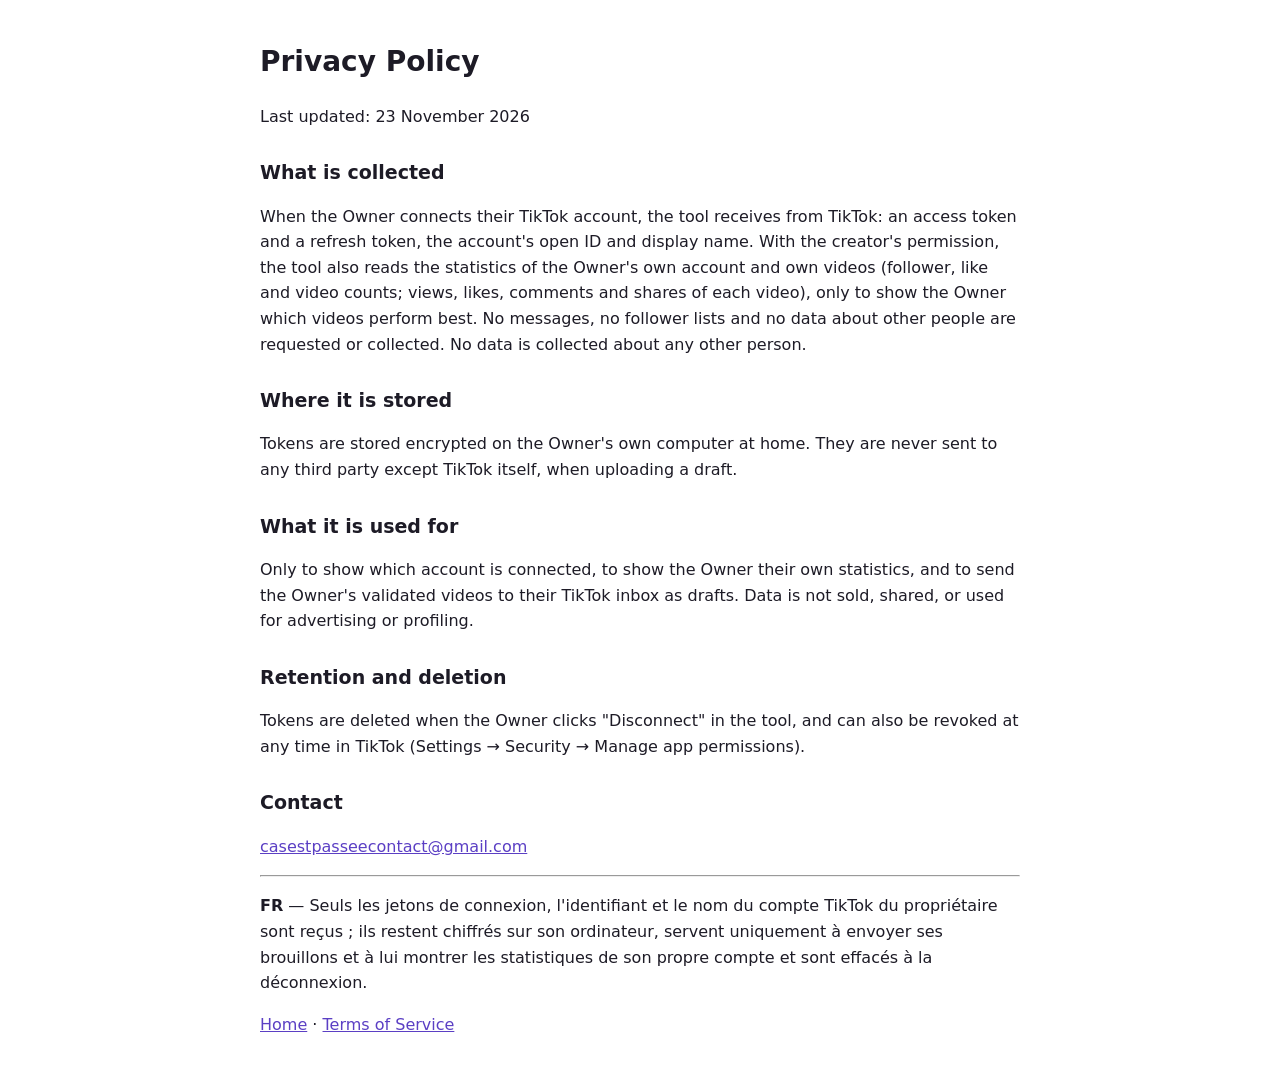
==== privacy.html @ 9aed0187 "Add files via upload" ====
<!DOCTYPE html><html lang="en"><head><meta charset="utf-8"><meta name="viewport" content="width=device-width,initial-scale=1">
<title>Shorts Studio — Privacy Policy</title><link rel="stylesheet" href="style.css"></head><body>
<h1>Privacy Policy</h1><p>Last updated: 23 November 2026</p>
<h2>What is collected</h2><p>When the Owner connects their TikTok account, the tool receives from TikTok: an access token and a refresh token, the account's open ID and display name. With the creator's permission, the tool also reads the statistics of the Owner's own account and own videos (follower, like and video counts; views, likes, comments and shares of each video), only to show the Owner which videos perform best. No messages, no follower lists and no data about other people are requested or collected. No data is collected about any other person.</p>
<h2>Where it is stored</h2><p>Tokens are stored encrypted on the Owner's own computer at home. They are never sent to any third party except TikTok itself, when uploading a draft.</p>
<h2>What it is used for</h2><p>Only to show which account is connected, to show the Owner their own statistics, and to send the Owner's validated videos to their TikTok inbox as drafts. Data is not sold, shared, or used for advertising or profiling.</p>
<h2>Retention and deletion</h2><p>Tokens are deleted when the Owner clicks "Disconnect" in the tool, and can also be revoked at any time in TikTok (Settings → Security → Manage app permissions).</p>
<h2>Contact</h2><p><span class="mail">casestpasseecontact [at] gmail [dot] com</span></p>
<hr><p lang="fr"><b>FR</b> — Seuls les jetons de connexion, l'identifiant et le nom du compte TikTok du propriétaire sont reçus ; ils restent chiffrés sur son ordinateur, servent uniquement à envoyer ses brouillons et à lui montrer les statistiques de son propre compte et sont effacés à la déconnexion.</p>
<p><a href="index.html">Home</a> · <a href="terms.html">Terms of Service</a></p><script>document.querySelectorAll(".mail").forEach(function(e){var a=["casestpasseecontact","gmail.com"].join(String.fromCharCode(64));e.innerHTML='<a href="mailto:'+a+'">'+a+'</a>';});</script></body></html>
---- style.css ----
body{font-family:system-ui,-apple-system,Segoe UI,Roboto,sans-serif;max-width:760px;margin:40px auto;padding:0 20px;line-height:1.6;color:#1d1b26}
h1{font-size:28px}h2{font-size:19px;margin-top:28px}code,.code{font-family:ui-monospace,Menlo,monospace;background:#f2eef8;padding:2px 6px;border-radius:6px}
.code{display:block;padding:14px;font-size:15px;word-break:break-all}button{font:inherit;padding:10px 16px;border-radius:10px;border:0;background:#2a1f45;color:#fff;cursor:pointer}
footer{margin-top:40px;font-size:13px;color:#777}a{color:#5b3fc4}
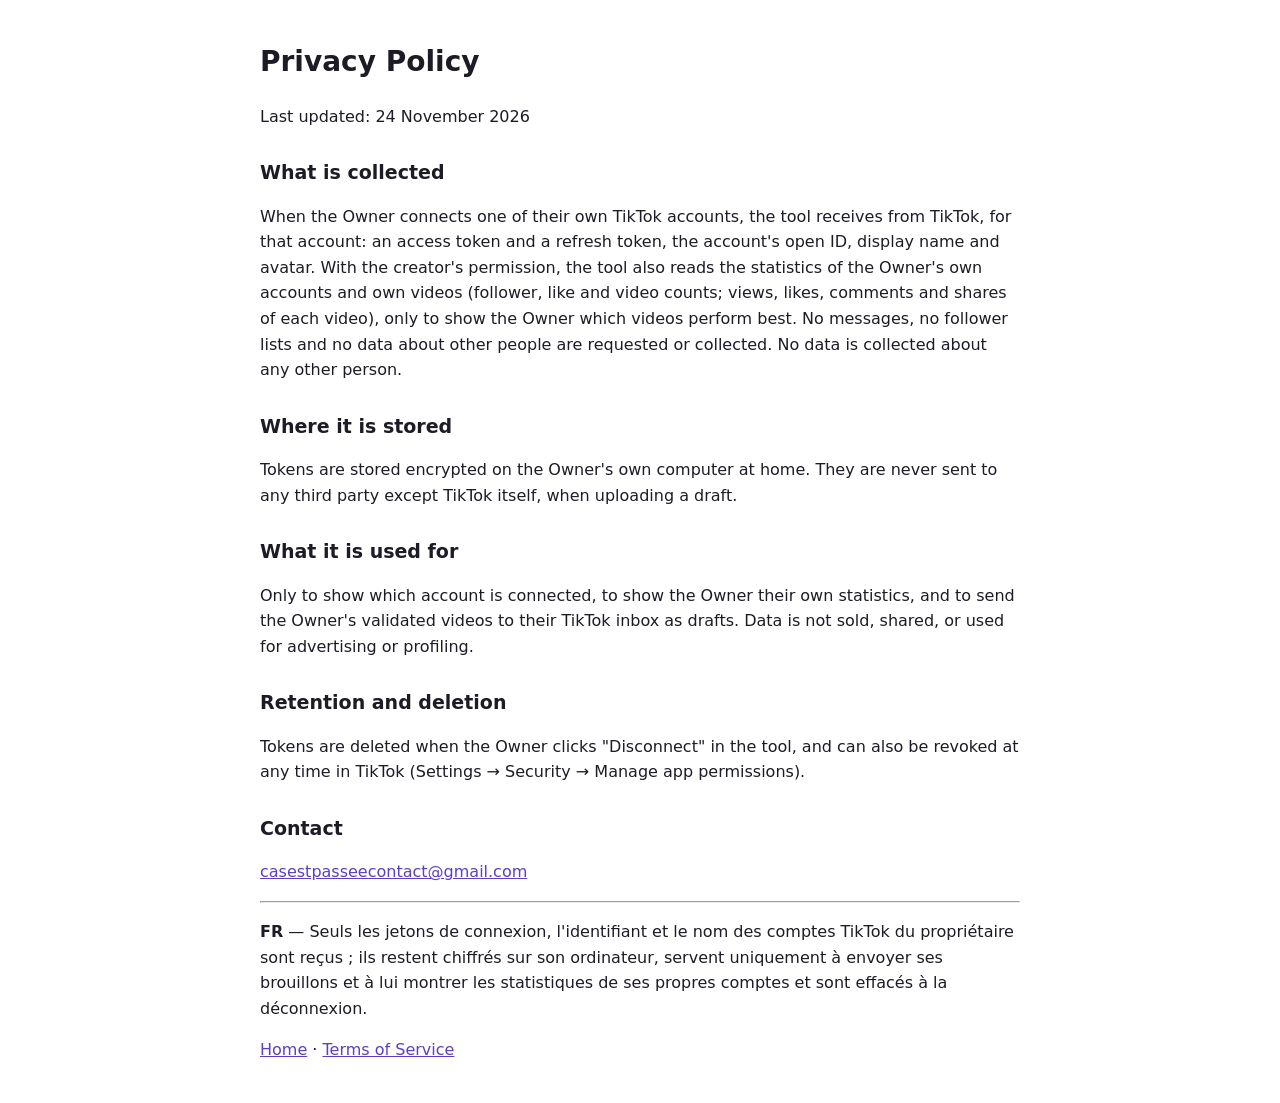
==== commit a2459351: "Add files via upload" ====
--- a/privacy.html
+++ b/privacy.html
@@ -1,10 +1,10 @@
 <!DOCTYPE html><html lang="en"><head><meta charset="utf-8"><meta name="viewport" content="width=device-width,initial-scale=1">
 <title>Shorts Studio — Privacy Policy</title><link rel="stylesheet" href="style.css"></head><body>
-<h1>Privacy Policy</h1><p>Last updated: 23 November 2026</p>
-<h2>What is collected</h2><p>When the Owner connects their TikTok account, the tool receives from TikTok: an access token and a refresh token, the account's open ID and display name. With the creator's permission, the tool also reads the statistics of the Owner's own account and own videos (follower, like and video counts; views, likes, comments and shares of each video), only to show the Owner which videos perform best. No messages, no follower lists and no data about other people are requested or collected. No data is collected about any other person.</p>
+<h1>Privacy Policy</h1><p>Last updated: 24 November 2026</p>
+<h2>What is collected</h2><p>When the Owner connects one of their own TikTok accounts, the tool receives from TikTok, for that account: an access token and a refresh token, the account's open ID, display name and avatar. With the creator's permission, the tool also reads the statistics of the Owner's own accounts and own videos (follower, like and video counts; views, likes, comments and shares of each video), only to show the Owner which videos perform best. No messages, no follower lists and no data about other people are requested or collected. No data is collected about any other person.</p>
 <h2>Where it is stored</h2><p>Tokens are stored encrypted on the Owner's own computer at home. They are never sent to any third party except TikTok itself, when uploading a draft.</p>
 <h2>What it is used for</h2><p>Only to show which account is connected, to show the Owner their own statistics, and to send the Owner's validated videos to their TikTok inbox as drafts. Data is not sold, shared, or used for advertising or profiling.</p>
 <h2>Retention and deletion</h2><p>Tokens are deleted when the Owner clicks "Disconnect" in the tool, and can also be revoked at any time in TikTok (Settings → Security → Manage app permissions).</p>
 <h2>Contact</h2><p><span class="mail">casestpasseecontact [at] gmail [dot] com</span></p>
-<hr><p lang="fr"><b>FR</b> — Seuls les jetons de connexion, l'identifiant et le nom du compte TikTok du propriétaire sont reçus ; ils restent chiffrés sur son ordinateur, servent uniquement à envoyer ses brouillons et à lui montrer les statistiques de son propre compte et sont effacés à la déconnexion.</p>
+<hr><p lang="fr"><b>FR</b> — Seuls les jetons de connexion, l'identifiant et le nom des comptes TikTok du propriétaire sont reçus ; ils restent chiffrés sur son ordinateur, servent uniquement à envoyer ses brouillons et à lui montrer les statistiques de ses propres comptes et sont effacés à la déconnexion.</p>
 <p><a href="index.html">Home</a> · <a href="terms.html">Terms of Service</a></p><script>document.querySelectorAll(".mail").forEach(function(e){var a=["casestpasseecontact","gmail.com"].join(String.fromCharCode(64));e.innerHTML='<a href="mailto:'+a+'">'+a+'</a>';});</script></body></html>
